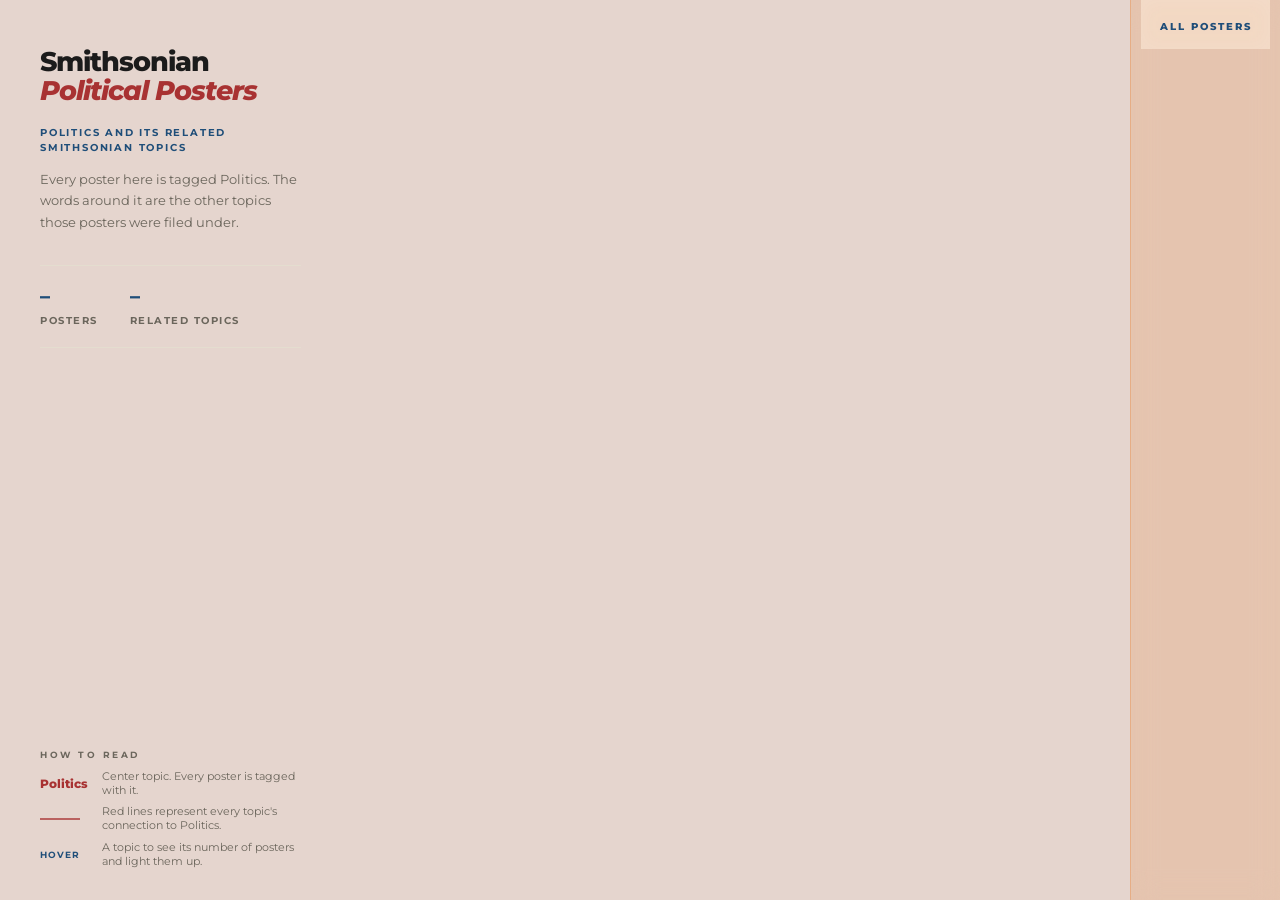
==== topic_visualization/topic-visualization/indextrial04.html @ e9c6e325 "Add final Project 01 prototype" ====
<!DOCTYPE html>
<html lang="en">

<head>

    <meta charset="UTF-8">
    <meta name="viewport" content="width=device-width, initial-scale=1">

    <title>  Smithsonian Political Posters</title>

    <!-- Montserrat = free fallback for Gotham (with italics) -->
    <link rel="preconnect" href="https://fonts.googleapis.com">
    <link rel="preconnect" href="https://fonts.gstatic.com" crossorigin>
    <link href="https://fonts.googleapis.com/css2?family=Montserrat:ital,wght@0,400;0,500;0,700;0,800;1,700;1,800&display=swap" rel="stylesheet">

    <!-- D3 -->
    <script src="https://d3js.org/d3.v7.min.js"></script>

    <!-- API key -->
    <script src="keys.0.js" defer></script>

    <!-- Main JavaScript -->
    <script src="topics.trial04.js" defer></script>

    <style>

        /* =========================================
           COLOUR: 60 - 30 - 10
           60%  primary    cream  (backgrounds)
           30%  secondary  blues  (text + most topic words)
           10%  accent     red + soft orange
           ========================================= */

        :root {
            --paper:  #E5D5CE;   /* 60 */
            --line:   #e4ddcf;

            --navy:   #1f4e79;   /* 30 */

            --red:    #a83232;   /* 10 */
            --orange: #e8701a;   /* 10 (supporting accent) */

            --ink:    #1b1b1b;
            --muted:  #6b665c;

            /* =====================================
               TYPE SCALE (biggest -> smallest)
               title > stats > visualization > body > subtitle label > legend
               ===================================== */

            /* title size is worked out from the left column width,
               so "Political Posters" always fits on one line */
            --fs-title: clamp(24px, calc((clamp(300px, 26vw, 420px) - 72px) / 9.6), 48px);
            --fs-stat:  clamp(20px, 1.55vw, 24px);
            --fs-sub:   clamp(10px, 0.75vw, 12px);
        }

        * { box-sizing: border-box; }

        html, body { height: 100%; }

        body {
            margin: 0;
            font-family: 'Gotham', 'Gotham SSm', 'Montserrat', 'Helvetica Neue', Arial, sans-serif;
            background: var(--paper);
            color: var(--ink);
            overflow: hidden;
        }


        /* =========================================
           PAGE LAYOUT: info | visualization | posters
           ========================================= */

        #page {
            height: 100vh;
            display: grid;
            grid-template-columns: clamp(300px, 26vw, 420px) minmax(0, 1fr) 150px;
        }


        /* =========================================
           LEFT PANEL (no divider line)
           ========================================= */

        #info {
            display: flex;
            flex-direction: column;
            padding: 48px 32px 24px 40px;
            overflow-y: auto;
            min-height: 0;
        }

        /* 1 */
        h1 {
            margin: 0 0 20px 0;
            font-size: var(--fs-title);
            line-height: 1.05;
            font-weight: 800;
            letter-spacing: -1px;
            white-space: nowrap;
        }

        h1 em {
            display: block;
            font-style: italic;
            font-weight: 800;
            color: var(--red);
            white-space: nowrap;
        }

        /* 2: small subtitle label */
        #subtitle {
            margin: 0 0 14px 0;
            font-size: var(--fs-sub);
            line-height: 1.5;
            font-weight: 700;
            letter-spacing: 1.8px;
            text-transform: uppercase;
            color: var(--navy);
            text-wrap: balance;
        }

        /* 3 */
        .description {
            margin: 0;
            font-size: 13px;
            line-height: 1.65;
            color: var(--muted);
        }


        /* 4: stats */

        .stats {
            display: flex;
            gap: 32px;
            margin: 32px 0 0 0;
            padding: 20px 0;
            border-top: 1px solid var(--line);
            border-bottom: 1px solid var(--line);
        }

        .stat .num {
            font-size: var(--fs-stat);
            font-weight: 800;
            line-height: 1;
            color: var(--navy);
        }

        .stat .lab {
            margin-top: 8px;
            font-size: 10px;
            font-weight: 700;
            letter-spacing: 1.5px;
            color: var(--muted);
        }


        /* 5: legend, no box, compact, at the bottom of the left side */

        .legend {
            margin-top: auto;
            padding-top: 24px;
        }

        .legend h2 {
            margin: 0 0 10px 0;
            font-size: 9px;
            font-weight: 700;
            letter-spacing: 2.5px;
            color: var(--muted);
        }

        .lg {
            display: grid;
            grid-template-columns: 52px 1fr;
            gap: 10px;
            align-items: center;
            margin-bottom: 7px;
            font-size: 10.5px;
            line-height: 1.35;
            color: var(--muted);
        }

        .key { display: flex; align-items: center; }

        .key.politics { font-size: 12px; font-weight: 800; color: var(--red); }

        .key.redline i {
            display: block;
            width: 40px;
            height: 2px;
            background: var(--red);
            opacity: 0.7;
        }

        .key.hover { font-size: 9px; font-weight: 700; letter-spacing: 1px; color: var(--navy); }


        /* =========================================
           CENTER: VISUALIZATION
           ========================================= */

        #network-container {
            min-width: 0;
            min-height: 0;
            height: 100vh;
            padding: 20px;
            overflow: hidden;
        }

        #network-container svg {
            width: 100%;
            height: 100%;
            display: block;
        }


        /* =========================================
           TOOLTIP (topic + number of posters)
           ========================================= */

        #tooltip {
            position: fixed;
            z-index: 100;
            pointer-events: none;
            opacity: 0;
            transition: opacity 0.12s;
            background: var(--ink);
            color: white;
            padding: 8px 12px;
            border-radius: 6px;
            font-size: 12px;
            line-height: 1.4;
            box-shadow: 0 4px 14px rgba(0, 0, 0, 0.25);
        }

        #tooltip b    { display: block; font-weight: 700; }
        #tooltip span { display: block; font-size: 11px; color: #ffd2ad; }


        /* =========================================
           RIGHT: ONE POSTER STRIP
           soft orange blur overlay (keeps its divider)
           ========================================= */

        .poster-strip {
            height: 100vh;
            overflow-y: auto;
            overflow-x: hidden;
            background: rgba(232, 112, 26, 0.17);
            -webkit-backdrop-filter: blur(14px);
            backdrop-filter: blur(14px);
            border-left: 1px solid rgba(232, 112, 26, 0.28);
            padding: 0 10px 16px 10px;
            position: relative;
            scrollbar-width: thin;
        }

        .strip-title {
            position: sticky;
            top: 0;
            z-index: 10;
            background: rgba(247, 226, 208, 0.78);
            -webkit-backdrop-filter: blur(10px);
            backdrop-filter: blur(10px);
            text-align: center;
            font-size: 10px;
            font-weight: 800;
            letter-spacing: 2px;
            color: var(--navy);
            padding: 20px 0 16px 0;
        }

        .poster-card {
            width: 100%;
            margin-bottom: 10px;
            padding: 3px;
            background: white;
            border: 2px solid transparent;
            border-radius: 4px;
            opacity: 0.8;
            transition: opacity 0.2s, border 0.2s, transform 0.2s;
        }

        .poster-card img {
            width: 100%;
            height: 100px;
            object-fit: cover;
            display: block;
            border-radius: 2px;
        }

        .poster-card.highlighted {
            opacity: 1;
            border: 3px solid var(--red);
            transform: scale(1.04);
            box-shadow: 0 3px 12px rgba(0, 0, 0, 0.25);
        }

        .poster-card.dimmed { opacity: 0.1; }


        /* =========================================
           SMALLER SCREENS
           ========================================= */

        @media (max-width: 1100px) {

            #page { grid-template-columns: 280px minmax(0, 1fr) 120px; }

            #info { padding: 32px 22px 20px 26px; }

            .poster-card img { height: 80px; }
        }

    </style>

</head>


<body>

    <div id="page">


        <!-- =====================================
             LEFT: reads top to bottom
             title > subtitle > description > stats > legend
             ===================================== -->

        <aside id="info">

            <h1>
                Smithsonian
                <em>Political Posters</em>
            </h1>

            <h2 id="subtitle">Politics and its related Smithsonian topics</h2>

            <p class="description">
                Every poster here is tagged Politics. The words around it are the
                other topics those posters were filed under.
            </p>

            <div class="stats">

                <div class="stat">
                    <div class="num" id="stat-posters">–</div>
                    <div class="lab">POSTERS</div>
                </div>

                <div class="stat">
                    <div class="num" id="stat-topics">–</div>
                    <div class="lab">RELATED TOPICS</div>
                </div>

            </div>


            <!-- legend: bottom-left, no box -->

            <div class="legend">

                <h2>HOW TO READ</h2>

                <div class="lg">
                    <div class="key politics">Politics</div>
                    <div>Center topic. Every poster is tagged with it.</div>
                </div>

                <div class="lg">
                    <div class="key redline"><i></i></div>
                    <div>Red lines represent every topic's connection to Politics.</div>
                </div>

                <div class="lg">
                    <div class="key hover">HOVER</div>
                    <div>A topic to see its number of posters and light them up.</div>
                </div>

            </div>

        </aside>


        <!-- =====================================
             CENTER: WORD CLOUD
             ===================================== -->

        <div id="network-container"></div>


        <!-- =====================================
             RIGHT: ALL POSTERS IN ONE STRIP
             ===================================== -->

        <div id="right-posters" class="poster-strip">
            <div class="strip-title">ALL POSTERS</div>
        </div>


    </div>

    <!-- hover label: topic + number of posters -->
    <div id="tooltip"></div>

</body>

</html>
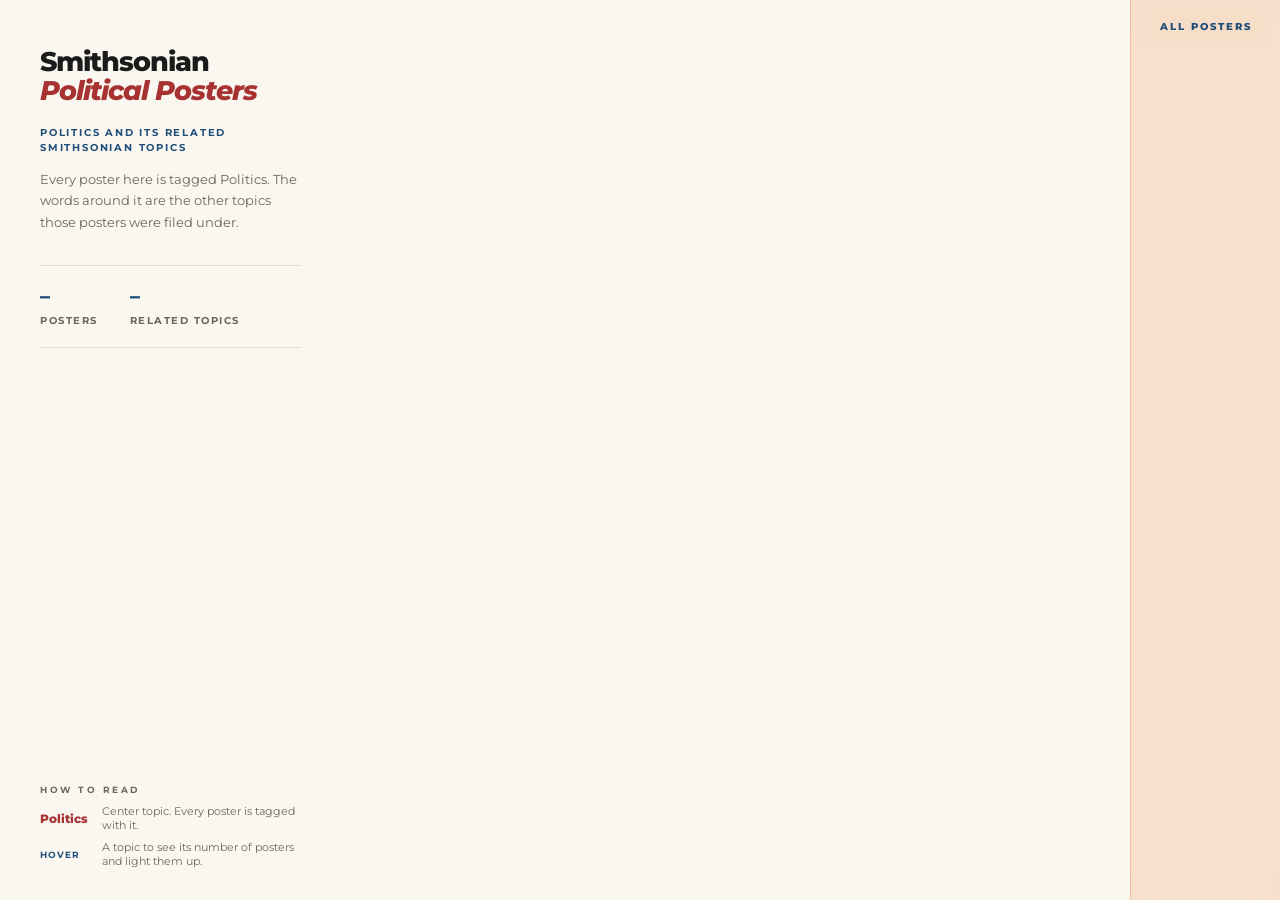
==== commit 681e2edf: "Update political posters prototype" ====
--- a/topic_visualization/topic-visualization/indextrial04.html
+++ b/topic_visualization/topic-visualization/indextrial04.html
@@ -2,61 +2,40 @@
 <html lang="en">
 
 <head>
-
     <meta charset="UTF-8">
     <meta name="viewport" content="width=device-width, initial-scale=1">
-
-    <title>  Smithsonian Political Posters</title>
-
-    <!-- Montserrat = free fallback for Gotham (with italics) -->
+    <title>Smithsonian Political Posters</title>
+
+    <!-- Fonts -->
     <link rel="preconnect" href="https://fonts.googleapis.com">
     <link rel="preconnect" href="https://fonts.gstatic.com" crossorigin>
     <link href="https://fonts.googleapis.com/css2?family=Montserrat:ital,wght@0,400;0,500;0,700;0,800;1,700;1,800&display=swap" rel="stylesheet">
 
-    <!-- D3 -->
+    <!-- D3 v7 -->
     <script src="https://d3js.org/d3.v7.min.js"></script>
 
     <!-- API key -->
     <script src="keys.0.js" defer></script>
 
-    <!-- Main JavaScript -->
+    <!-- Main JavaScript Logic -->
     <script src="topics.trial04.js" defer></script>
 
     <style>
-
-        /* =========================================
-           COLOUR: 60 - 30 - 10
-           60%  primary    cream  (backgrounds)
-           30%  secondary  blues  (text + most topic words)
-           10%  accent     red + soft orange
-           ========================================= */
-
         :root {
-            --paper:  #E5D5CE;   /* 60 */
+            --paper:  #faf7f1;
             --line:   #e4ddcf;
-
-            --navy:   #1f4e79;   /* 30 */
-
-            --red:    #a83232;   /* 10 */
-            --orange: #e8701a;   /* 10 (supporting accent) */
-
+            --navy:   #1f4e79;
+            --red:    #a83232;
+            --orange: #e8701a;
             --ink:    #1b1b1b;
             --muted:  #6b665c;
 
-            /* =====================================
-               TYPE SCALE (biggest -> smallest)
-               title > stats > visualization > body > subtitle label > legend
-               ===================================== */
-
-            /* title size is worked out from the left column width,
-               so "Political Posters" always fits on one line */
             --fs-title: clamp(24px, calc((clamp(300px, 26vw, 420px) - 72px) / 9.6), 48px);
             --fs-stat:  clamp(20px, 1.55vw, 24px);
             --fs-sub:   clamp(10px, 0.75vw, 12px);
         }
 
         * { box-sizing: border-box; }
-
         html, body { height: 100%; }
 
         body {
@@ -67,21 +46,11 @@
             overflow: hidden;
         }
 
-
-        /* =========================================
-           PAGE LAYOUT: info | visualization | posters
-           ========================================= */
-
         #page {
             height: 100vh;
             display: grid;
             grid-template-columns: clamp(300px, 26vw, 420px) minmax(0, 1fr) 150px;
         }
-
-
-        /* =========================================
-           LEFT PANEL (no divider line)
-           ========================================= */
 
         #info {
             display: flex;
@@ -91,7 +60,6 @@
             min-height: 0;
         }
 
-        /* 1 */
         h1 {
             margin: 0 0 20px 0;
             font-size: var(--fs-title);
@@ -109,7 +77,6 @@
             white-space: nowrap;
         }
 
-        /* 2: small subtitle label */
         #subtitle {
             margin: 0 0 14px 0;
             font-size: var(--fs-sub);
@@ -121,16 +88,12 @@
             text-wrap: balance;
         }
 
-        /* 3 */
         .description {
             margin: 0;
             font-size: 13px;
             line-height: 1.65;
             color: var(--muted);
         }
-
-
-        /* 4: stats */
 
         .stats {
             display: flex;
@@ -155,9 +118,6 @@
             letter-spacing: 1.5px;
             color: var(--muted);
         }
-
-
-        /* 5: legend, no box, compact, at the bottom of the left side */
 
         .legend {
             margin-top: auto;
@@ -183,24 +143,8 @@
             color: var(--muted);
         }
 
-        .key { display: flex; align-items: center; }
-
         .key.politics { font-size: 12px; font-weight: 800; color: var(--red); }
-
-        .key.redline i {
-            display: block;
-            width: 40px;
-            height: 2px;
-            background: var(--red);
-            opacity: 0.7;
-        }
-
         .key.hover { font-size: 9px; font-weight: 700; letter-spacing: 1px; color: var(--navy); }
-
-
-        /* =========================================
-           CENTER: VISUALIZATION
-           ========================================= */
 
         #network-container {
             min-width: 0;
@@ -208,18 +152,18 @@
             height: 100vh;
             padding: 20px;
             overflow: hidden;
+            display: flex;
+            align-items: center;
+            justify-content: center;
         }
 
         #network-container svg {
             width: 100%;
             height: 100%;
+            max-width: 100%;
+            max-height: 100%;
             display: block;
         }
-
-
-        /* =========================================
-           TOOLTIP (topic + number of posters)
-           ========================================= */
 
         #tooltip {
             position: fixed;
@@ -236,14 +180,8 @@
             box-shadow: 0 4px 14px rgba(0, 0, 0, 0.25);
         }
 
-        #tooltip b    { display: block; font-weight: 700; }
+        #tooltip b { display: block; font-weight: 700; }
         #tooltip span { display: block; font-size: 11px; color: #ffd2ad; }
-
-
-        /* =========================================
-           RIGHT: ONE POSTER STRIP
-           soft orange blur overlay (keeps its divider)
-           ========================================= */
 
         .poster-strip {
             height: 100vh;
@@ -301,37 +239,18 @@
 
         .poster-card.dimmed { opacity: 0.1; }
 
-
-        /* =========================================
-           SMALLER SCREENS
-           ========================================= */
-
         @media (max-width: 1100px) {
-
             #page { grid-template-columns: 280px minmax(0, 1fr) 120px; }
-
             #info { padding: 32px 22px 20px 26px; }
-
             .poster-card img { height: 80px; }
         }
-
     </style>
-
 </head>
 
-
 <body>
 
     <div id="page">
-
-
-        <!-- =====================================
-             LEFT: reads top to bottom
-             title > subtitle > description > stats > legend
-             ===================================== -->
-
         <aside id="info">
-
             <h1>
                 Smithsonian
                 <em>Political Posters</em>
@@ -345,7 +264,6 @@
             </p>
 
             <div class="stats">
-
                 <div class="stat">
                     <div class="num" id="stat-posters">–</div>
                     <div class="lab">POSTERS</div>
@@ -355,14 +273,9 @@
                     <div class="num" id="stat-topics">–</div>
                     <div class="lab">RELATED TOPICS</div>
                 </div>
-
             </div>
 
-
-            <!-- legend: bottom-left, no box -->
-
             <div class="legend">
-
                 <h2>HOW TO READ</h2>
 
                 <div class="lg">
@@ -371,39 +284,19 @@
                 </div>
 
                 <div class="lg">
-                    <div class="key redline"><i></i></div>
-                    <div>Red lines represent every topic's connection to Politics.</div>
-                </div>
-
-                <div class="lg">
                     <div class="key hover">HOVER</div>
                     <div>A topic to see its number of posters and light them up.</div>
                 </div>
-
             </div>
-
         </aside>
 
-
-        <!-- =====================================
-             CENTER: WORD CLOUD
-             ===================================== -->
-
         <div id="network-container"></div>
-
-
-        <!-- =====================================
-             RIGHT: ALL POSTERS IN ONE STRIP
-             ===================================== -->
 
         <div id="right-posters" class="poster-strip">
             <div class="strip-title">ALL POSTERS</div>
         </div>
-
-
     </div>
 
-    <!-- hover label: topic + number of posters -->
     <div id="tooltip"></div>
 
 </body>
